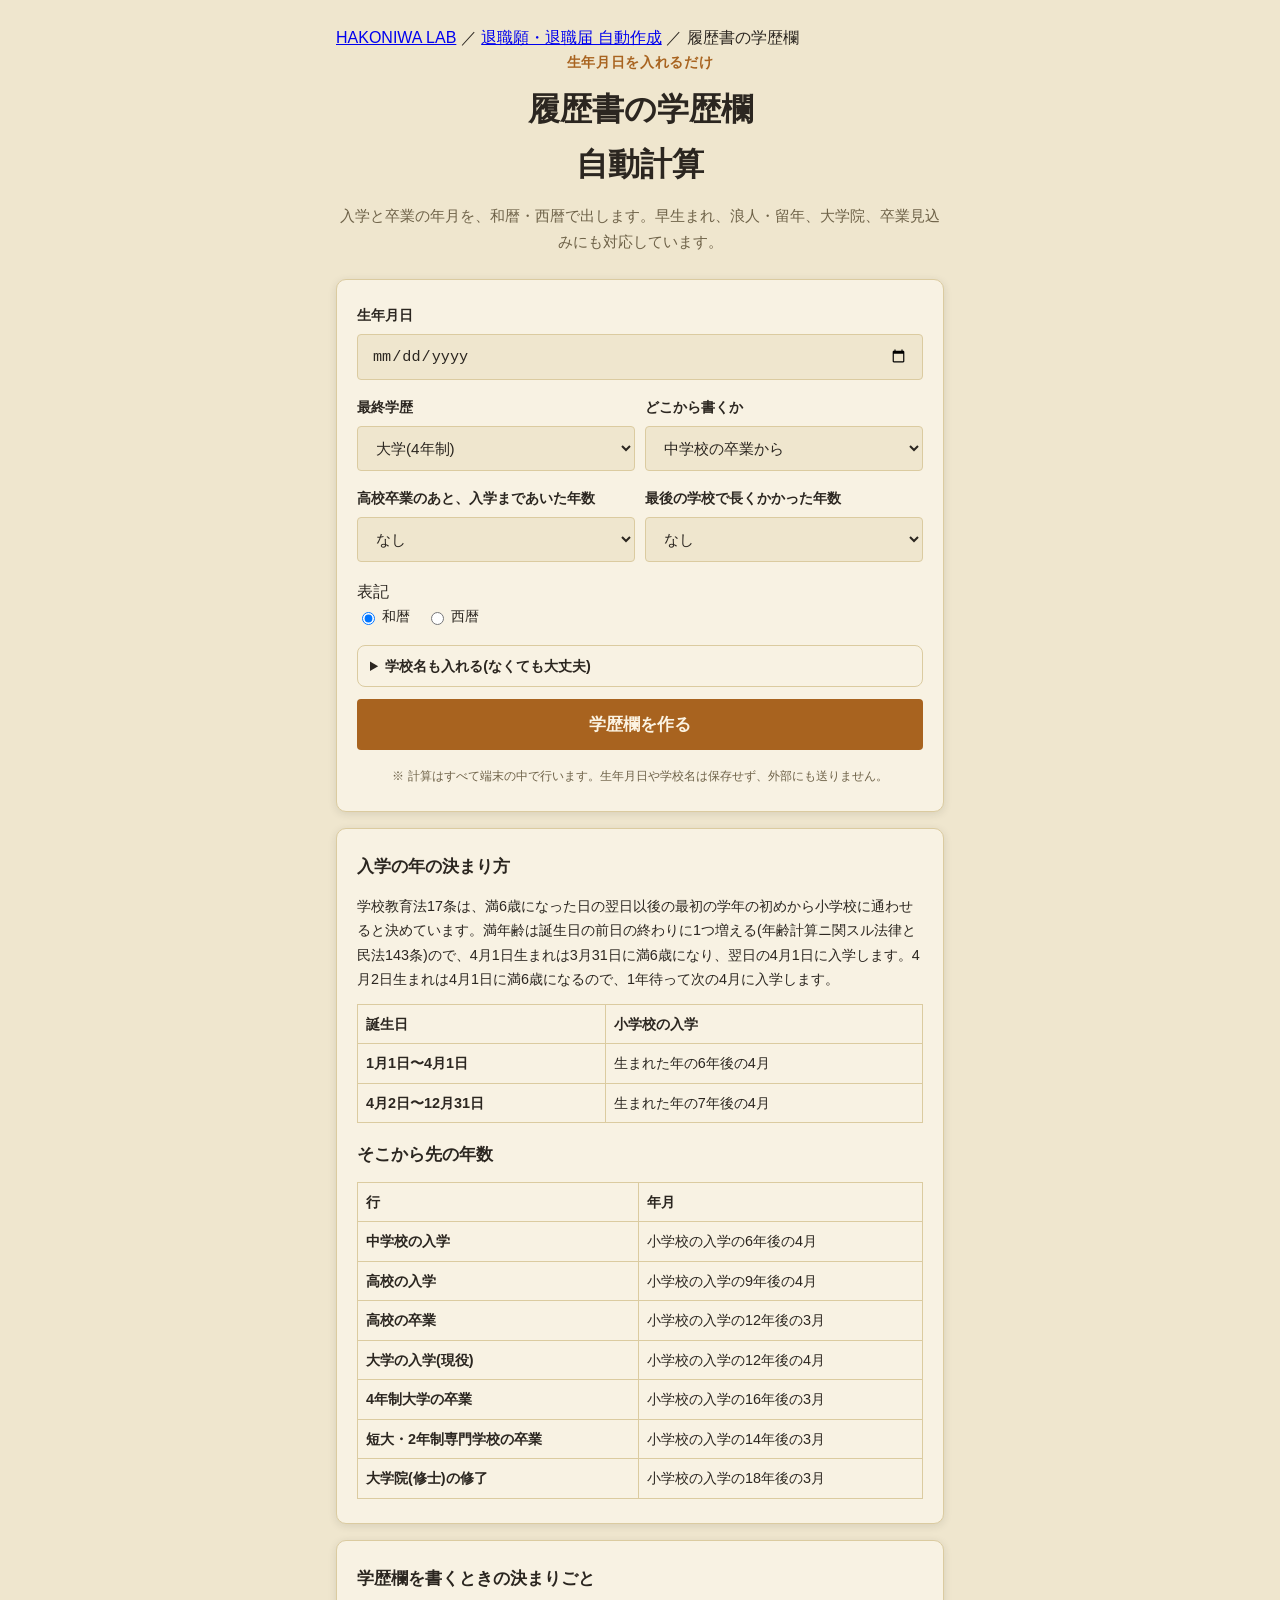
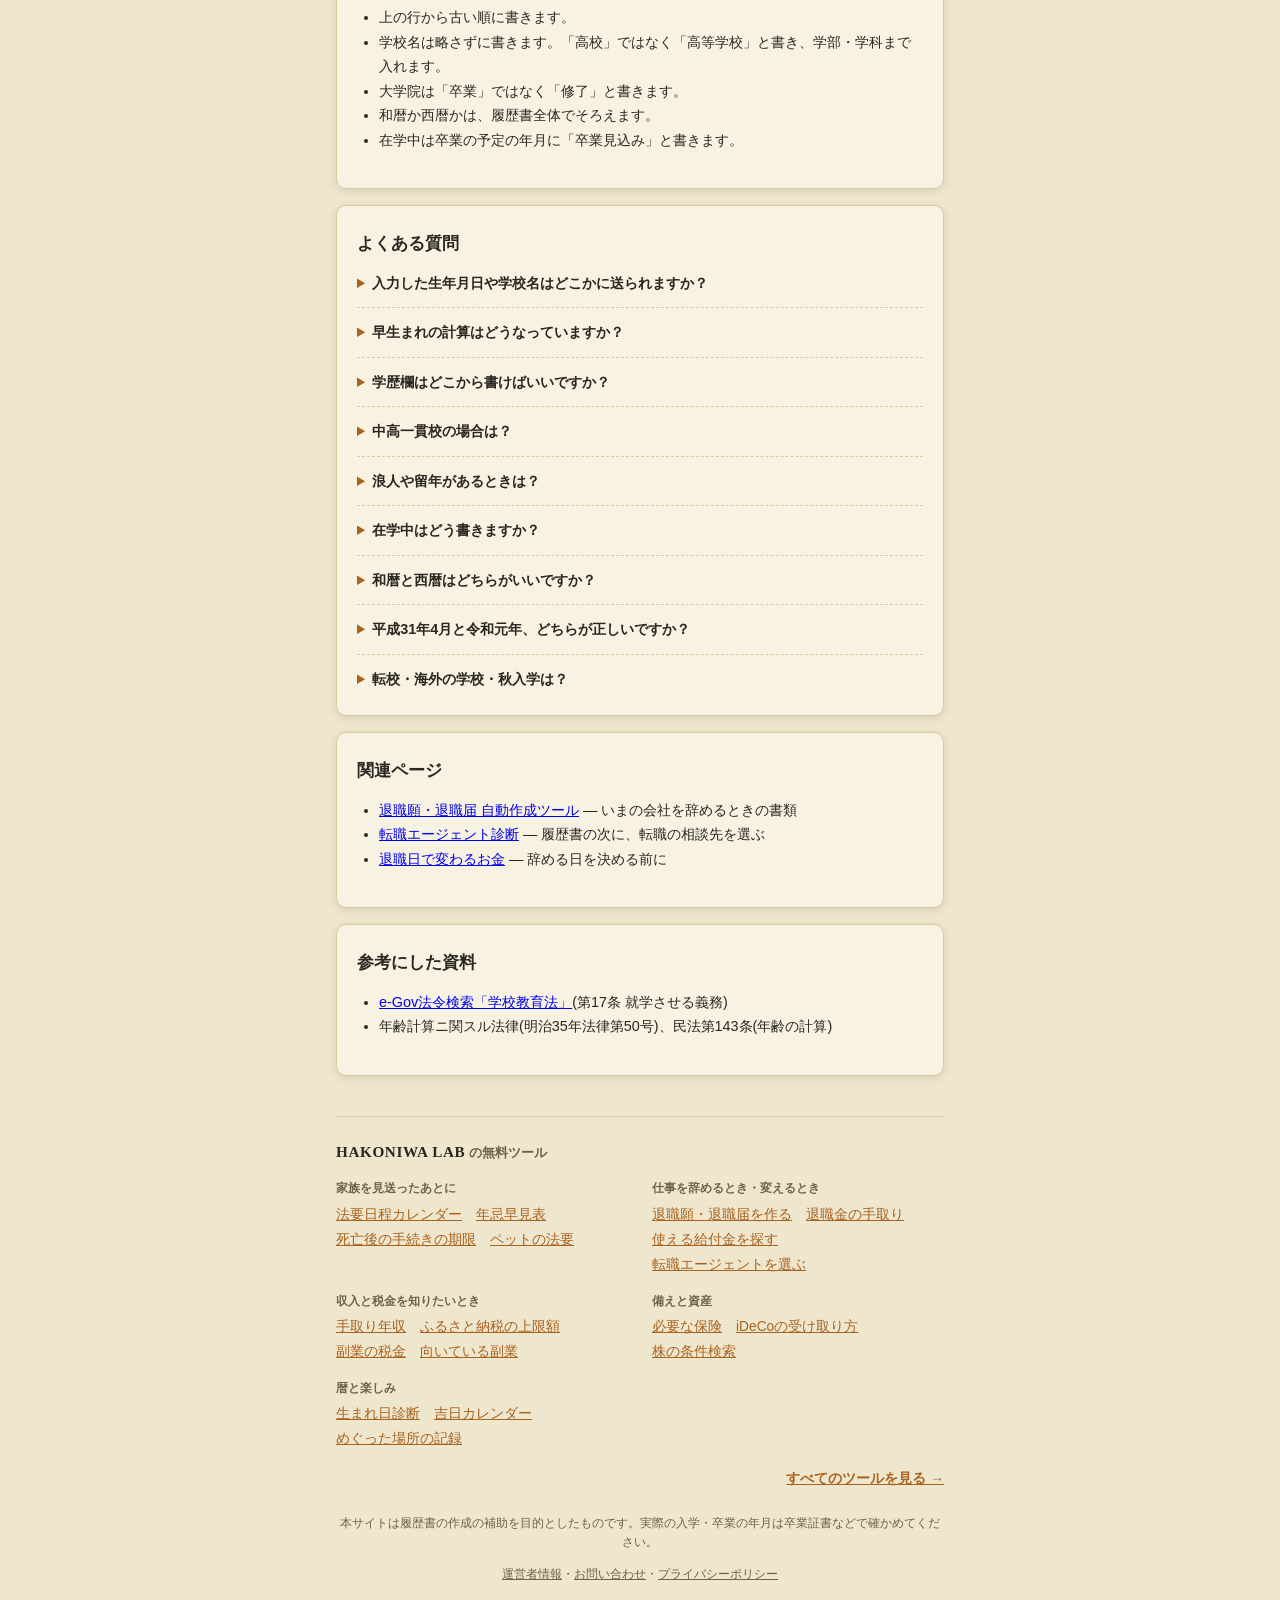
==== rirekisho-gakureki/index.html @ 58bd6370 "履歴書の学歴欄の自動計算 rirekisho-gakureki/ を追加 Co-Authored-By: Claude Opus 5.5 <noreply@anthropic.com>" ====
<!DOCTYPE html>
<html lang="ja">
<head>
<meta charset="UTF-8">
<meta name="viewport" content="width=device-width, initial-scale=1.0">
<!-- Google tag (gtag.js) -->
<script async src="https://www.googletagmanager.com/gtag/js?id=G-WTBHV5QYG3"></script>
<script>
  window.dataLayer = window.dataLayer || [];
  function gtag(){dataLayer.push(arguments);}
  gtag('js', new Date());
  gtag('config', 'G-WTBHV5QYG3');
</script>
<title>履歴書の学歴欄 自動計算｜生年月日から入学・卒業の年月を和暦・西暦で(早生まれ対応・登録不要)</title>
<meta name="description" content="生年月日と最終学歴を入れるだけで、履歴書の学歴欄に書く入学・卒業の年月を和暦と西暦で出します。早生まれ、浪人・留年、大学院、卒業見込みに対応。学校名も入れてそのままコピーできます。入力は保存しません。">
<script async src="https://pagead2.googlesyndication.com/pagead/js/adsbygoogle.js?client=ca-pub-6465548593525933" crossorigin="anonymous"></script>
<link rel="canonical" href="https://hakoniwalab.com/resignation-letter-generator/rirekisho-gakureki/">
<meta property="og:type" content="website">
<meta property="og:title" content="履歴書の学歴欄 自動計算 | HAKONIWA LAB">
<meta property="og:description" content="生年月日と最終学歴から、入学・卒業の年月を和暦と西暦で出します。">
<meta property="og:url" content="https://hakoniwalab.com/resignation-letter-generator/rirekisho-gakureki/">
<link rel="stylesheet" href="../css/style.css">
<script type="application/ld+json">{"@context":"https://schema.org","@type":"FAQPage","mainEntity":[{"@type":"Question","name":"入力した生年月日や学校名はどこかに送られますか？","acceptedAnswer":{"@type":"Answer","text":"送られません。計算はすべてお使いの端末の中で行い、保存もしません。ページを閉じると消えます。"}},{"@type":"Question","name":"早生まれの計算はどうなっていますか？","acceptedAnswer":{"@type":"Answer","text":"1月1日〜4月1日生まれは、生まれた年の6年後の4月に小学校へ入学します。4月2日〜12月31日生まれは7年後の4月です。4月1日生まれが早生まれに入るのは、法律上の満年齢が誕生日の前日に上がるためです。"}},{"@type":"Question","name":"学歴欄はどこから書けばいいですか？","acceptedAnswer":{"@type":"Answer","text":"決まりはありません。一般には中学校の卒業か高校の入学から書くことが多く、応募先に指定があればそれに従います。このページでは小学校・中学校・高校のどこから書くかを選べます。"}},{"@type":"Question","name":"中高一貫校の場合は？","acceptedAnswer":{"@type":"Answer","text":"中学校と高校の行をそれぞれ書くのが一般的です。計算は同じです。"}},{"@type":"Question","name":"浪人や留年があるときは？","acceptedAnswer":{"@type":"Answer","text":"「高校卒業のあと、入学まであいた年数」と「長くかかった年数」を選ぶと、年が動きます。浪人や留年の事実そのものは学歴欄には書かなくてかまいません。入学と卒業の年月だけが並びます。"}},{"@type":"Question","name":"在学中はどう書きますか？","acceptedAnswer":{"@type":"Answer","text":"卒業の年月が今より先のときは「卒業見込み」、入学が先のときは「入学予定」と自動で出します。"}},{"@type":"Question","name":"和暦と西暦はどちらがいいですか？","acceptedAnswer":{"@type":"Answer","text":"どちらでもかまいません。職歴欄や日付の欄と同じ表記にそろえます。応募先の指定があればそれに従います。"}},{"@type":"Question","name":"平成31年4月と令和元年、どちらが正しいですか？","acceptedAnswer":{"@type":"Answer","text":"2019年4月は改元の前なので「平成31年4月」です。令和元年は2019年5月1日からです。学校の入学・卒業は3月と4月なので、令和元年の行は出ません。1989年の3月・4月は「平成元年」です。"}},{"@type":"Question","name":"転校・海外の学校・秋入学は？","acceptedAnswer":{"@type":"Answer","text":"このページは日本の学校に4月入学・3月卒業で通った場合の計算です。転校や海外の学校、秋入学は、出てきた表をコピーして手で直してください。"}}]}</script>
<style>
.gk-row2 { display: grid; grid-template-columns: 1fr 1fr; gap: 10px; }
.gk-style { display: flex; gap: 16px; font-size: 0.95rem; }
.gk-style label { display: inline-flex; gap: 4px; align-items: center; font-weight: 400; margin: 0; }
.gk-t { width: 100%; border-collapse: collapse; font-size: 0.95rem; }
.gk-t th, .gk-t td { border: 1px solid var(--color-border); padding: 7px 8px; text-align: left; }
.gk-t th:nth-child(2), .gk-t td:nth-child(2) { text-align: center; white-space: nowrap; }
.gk-t td:first-child { white-space: nowrap; }
.gk-note { font-size: 0.9rem; text-align: left; margin: 0 0 10px; }
.gk-simple { width: 100%; border-collapse: collapse; font-size: 0.9rem; }
.gk-simple th, .gk-simple td { border: 1px solid var(--color-border); padding: 7px 8px; text-align: left; }
#gk-result { text-align: left; }
.gk-names { border: 1px solid var(--color-border); border-radius: 8px; padding: 8px 12px; margin: 0 0 12px; text-align: left; }
.gk-names summary { cursor: pointer; font-weight: 700; font-size: 0.9rem; }
.gk-names .form-field { margin-top: 8px; }
</style>
</head>
<body>
<div id="app" class="app">

  <nav class="crumb"><a href="../../">HAKONIWA LAB</a> ／ <a href="../">退職願・退職届 自動作成</a> ／ 履歴書の学歴欄</nav>

  <header class="app-header">
    <p class="app-header__eyebrow">生年月日を入れるだけ</p>
    <h1 class="app-header__title">履歴書の学歴欄<br>自動計算</h1>
    <p class="app-header__lead">入学と卒業の年月を、和暦・西暦で出します。早生まれ、浪人・留年、大学院、卒業見込みにも対応しています。</p>
  </header>

  <main id="main" class="main">
    <section class="screen">
      <div class="card card--intro">
        <form id="gk-form" autocomplete="off">
          <div class="form-field"><label for="gk-birth">生年月日</label><input type="date" id="gk-birth" class="quiz-select" min="1940-01-01"></div>
          <div class="gk-row2">
            <div class="form-field"><label for="gk-last">最終学歴</label><select id="gk-last" class="quiz-select"></select></div>
            <div class="form-field"><label for="gk-from">どこから書くか</label>
              <select id="gk-from" class="quiz-select">
                <option value="ko">中学校の卒業から</option>
                <option value="chu">中学校の入学から</option>
                <option value="sho">小学校の入学から</option>
              </select></div>
          </div>
          <div class="gk-row2">
            <div class="form-field" id="gk-w-ronin"><label for="gk-ronin">高校卒業のあと、入学まであいた年数</label><select id="gk-ronin" class="quiz-select"></select></div>
            <div class="form-field" id="gk-w-ryunen"><label for="gk-ryunen">最後の学校で長くかかった年数</label><select id="gk-ryunen" class="quiz-select"></select></div>
          </div>
          <div class="form-field"><span class="form-label">表記</span>
            <div class="gk-style">
              <label><input type="radio" name="gk-style" value="wareki" checked> 和暦</label>
              <label><input type="radio" name="gk-style" value="seireki"> 西暦</label>
            </div></div>
          <details class="gk-names"><summary>学校名も入れる(なくても大丈夫)</summary>
            <div class="form-field" id="gk-w-sho"><label for="gk-sho">小学校</label><input type="text" id="gk-sho" class="quiz-select" maxlength="40" placeholder="例: ○○市立△△小学校"></div>
            <div class="form-field" id="gk-w-chu"><label for="gk-chu">中学校</label><input type="text" id="gk-chu" class="quiz-select" maxlength="40" placeholder="例: ○○市立△△中学校"></div>
            <div class="form-field" id="gk-w-ko"><label for="gk-ko">高校</label><input type="text" id="gk-ko" class="quiz-select" maxlength="60" placeholder="例: 東京都立△△高等学校 普通科"></div>
            <div class="form-field" id="gk-w-next"><label for="gk-next">大学・短大・専門学校など</label><input type="text" id="gk-next" class="quiz-select" maxlength="60" placeholder="例: △△大学 経済学部 経済学科"></div>
            <div class="form-field" id="gk-w-grad"><label for="gk-grad">大学院</label><input type="text" id="gk-grad" class="quiz-select" maxlength="60" placeholder="例: △△大学大学院 工学研究科"></div>
          </details>
          <p id="gk-error" class="form-error" hidden></p>
          <button type="submit" class="btn btn--primary btn--large">学歴欄を作る</button>
        </form>
        <p class="intro-disclaimer">※ 計算はすべて端末の中で行います。生年月日や学校名は保存せず、外部にも送りません。</p>
      </div>

      <div class="card" id="gk-result" hidden>
        <p id="gk-note" class="gk-note"></p>
        <div class="table-scroll"><table class="gk-t"><thead><tr><th>年</th><th>月</th><th>学歴</th></tr></thead><tbody id="gk-table"></tbody></table></div>
        <p class="item__note">コピーすると「年・月・学歴」がタブ区切りになり、Excelの表やWordの表にそのまま貼れます。転校や海外の学校、秋入学は手で直してください。</p>
        <button type="button" id="gk-copy" class="btn btn--primary btn--large">コピーする</button>
      </div>
    </section>

    <div class="card card--article">
      <h2>入学の年の決まり方</h2>
      <p>学校教育法17条は、満6歳になった日の翌日以後の最初の学年の初めから小学校に通わせると決めています。満年齢は誕生日の前日の終わりに1つ増える(年齢計算ニ関スル法律と民法143条)ので、4月1日生まれは3月31日に満6歳になり、翌日の4月1日に入学します。4月2日生まれは4月1日に満6歳になるので、1年待って次の4月に入学します。</p>
      <div class="table-scroll"><table class="gk-simple"><thead><tr><th>誕生日</th><th>小学校の入学</th></tr></thead><tbody>
            <tr><th>1月1日〜4月1日</th><td>生まれた年の6年後の4月</td></tr>
            <tr><th>4月2日〜12月31日</th><td>生まれた年の7年後の4月</td></tr>
      </tbody></table></div>
      <h2 style="margin-top:18px">そこから先の年数</h2>
      <div class="table-scroll"><table class="gk-simple"><thead><tr><th>行</th><th>年月</th></tr></thead><tbody>
            <tr><th>中学校の入学</th><td>小学校の入学の6年後の4月</td></tr>
            <tr><th>高校の入学</th><td>小学校の入学の9年後の4月</td></tr>
            <tr><th>高校の卒業</th><td>小学校の入学の12年後の3月</td></tr>
            <tr><th>大学の入学(現役)</th><td>小学校の入学の12年後の4月</td></tr>
            <tr><th>4年制大学の卒業</th><td>小学校の入学の16年後の3月</td></tr>
            <tr><th>短大・2年制専門学校の卒業</th><td>小学校の入学の14年後の3月</td></tr>
            <tr><th>大学院(修士)の修了</th><td>小学校の入学の18年後の3月</td></tr>
      </tbody></table></div>
    </div>

    <div class="card card--article">
      <h2>学歴欄を書くときの決まりごと</h2>
      <ul>
        <li>上の行から古い順に書きます。</li>
        <li>学校名は略さずに書きます。「高校」ではなく「高等学校」と書き、学部・学科まで入れます。</li>
        <li>大学院は「卒業」ではなく「修了」と書きます。</li>
        <li>和暦か西暦かは、履歴書全体でそろえます。</li>
        <li>在学中は卒業の予定の年月に「卒業見込み」と書きます。</li>
      </ul>
    </div>

    <div class="card card--article">
      <h2>よくある質問</h2>
      <details class="faq-item"><summary>入力した生年月日や学校名はどこかに送られますか？</summary><p>送られません。計算はすべてお使いの端末の中で行い、保存もしません。ページを閉じると消えます。</p></details>
      <details class="faq-item"><summary>早生まれの計算はどうなっていますか？</summary><p>1月1日〜4月1日生まれは、生まれた年の6年後の4月に小学校へ入学します。4月2日〜12月31日生まれは7年後の4月です。4月1日生まれが早生まれに入るのは、法律上の満年齢が誕生日の前日に上がるためです。</p></details>
      <details class="faq-item"><summary>学歴欄はどこから書けばいいですか？</summary><p>決まりはありません。一般には中学校の卒業か高校の入学から書くことが多く、応募先に指定があればそれに従います。このページでは小学校・中学校・高校のどこから書くかを選べます。</p></details>
      <details class="faq-item"><summary>中高一貫校の場合は？</summary><p>中学校と高校の行をそれぞれ書くのが一般的です。計算は同じです。</p></details>
      <details class="faq-item"><summary>浪人や留年があるときは？</summary><p>「高校卒業のあと、入学まであいた年数」と「長くかかった年数」を選ぶと、年が動きます。浪人や留年の事実そのものは学歴欄には書かなくてかまいません。入学と卒業の年月だけが並びます。</p></details>
      <details class="faq-item"><summary>在学中はどう書きますか？</summary><p>卒業の年月が今より先のときは「卒業見込み」、入学が先のときは「入学予定」と自動で出します。</p></details>
      <details class="faq-item"><summary>和暦と西暦はどちらがいいですか？</summary><p>どちらでもかまいません。職歴欄や日付の欄と同じ表記にそろえます。応募先の指定があればそれに従います。</p></details>
      <details class="faq-item"><summary>平成31年4月と令和元年、どちらが正しいですか？</summary><p>2019年4月は改元の前なので「平成31年4月」です。令和元年は2019年5月1日からです。学校の入学・卒業は3月と4月なので、令和元年の行は出ません。1989年の3月・4月は「平成元年」です。</p></details>
      <details class="faq-item"><summary>転校・海外の学校・秋入学は？</summary><p>このページは日本の学校に4月入学・3月卒業で通った場合の計算です。転校や海外の学校、秋入学は、出てきた表をコピーして手で直してください。</p></details>
    </div>

    <div class="card card--article">
      <h2>関連ページ</h2>
      <ul>
        <li><a href="../">退職願・退職届 自動作成ツール</a> — いまの会社を辞めるときの書類</li>
        <li><a href="../../career-checker/">転職エージェント診断</a> — 履歴書の次に、転職の相談先を選ぶ</li>
        <li><a href="../../retirement-simulator/taishokubi/">退職日で変わるお金</a> — 辞める日を決める前に</li>
      </ul>
    </div>

    <div class="card card--article">
      <h2>参考にした資料</h2>
      <ul class="sources">
        <li><a href="https://laws.e-gov.go.jp/law/322AC0000000026" target="_blank" rel="noopener">e-Gov法令検索「学校教育法」</a>(第17条 就学させる義務)</li>
        <li>年齢計算ニ関スル法律(明治35年法律第50号)、民法第143条(年齢の計算)</li>
      </ul>
    </div>
  </main>

  <!-- site-nav:start -->
  <style>
  .site-nav { margin: 40px 0 0; padding: 22px 0 0; border-top: 1px solid var(--color-border, var(--line, #dbcba0)); color: var(--color-text, var(--ink, #2b2620)); text-align: left; }
  .site-nav__title { margin: 0 0 14px; font-size: 0.82rem; font-weight: 700; color: var(--color-text-muted, var(--muted, #6e6248)); }
  .site-nav__title a { font-family: Georgia, "Times New Roman", serif; font-size: 0.95rem; letter-spacing: 0.04em; color: var(--color-text, var(--ink, #2b2620)); text-decoration: none; }
  .site-nav__groups { display: grid; gap: 14px 24px; }
  @media (min-width: 560px) { .site-nav__groups { grid-template-columns: 1fr 1fr; } }
  .site-nav__label { margin: 0 0 4px; font-size: 0.74rem; font-weight: 700; color: var(--color-text-muted, var(--muted, #6e6248)); }
  .site-nav__links { display: flex; flex-wrap: wrap; gap: 2px 14px; margin: 0; padding: 0; list-style: none; font-size: 0.86rem; line-height: 1.7; }
  .site-nav__links li { margin: 0; padding: 0; }
  .site-nav__links li::before { content: none; }
  .site-nav__links a { color: var(--color-primary, var(--navy, #a8631f)); }
  .site-nav__all { margin: 16px 0 0; font-size: 0.86rem; text-align: right; }
  .site-nav__all a { color: var(--color-primary, var(--navy, #a8631f)); font-weight: 700; }
  .app-footer a { color: var(--color-text-muted, var(--muted, #6e6248)); }
  </style>
  <nav class="site-nav" aria-label="HAKONIWA LABのツール">
    <p class="site-nav__title"><a href="../../">HAKONIWA LAB</a> の無料ツール</p>
    <div class="site-nav__groups">
      <div>
        <p class="site-nav__label">家族を見送ったあとに</p>
        <ul class="site-nav__links">
          <li><a href="../../houyou-calendar/">法要日程カレンダー</a></li>
          <li><a href="../../houyou-calendar/hayami/">年忌早見表</a></li>
          <li><a href="../../houyou-calendar/tetsuzuki/">死亡後の手続きの期限</a></li>
          <li><a href="../../houyou-calendar/pet/">ペットの法要</a></li>
        </ul>
      </div>
      <div>
        <p class="site-nav__label">仕事を辞めるとき・変えるとき</p>
        <ul class="site-nav__links">
          <li><a href="../../resignation-letter-generator/">退職願・退職届を作る</a></li>
          <li><a href="../../retirement-simulator/">退職金の手取り</a></li>
          <li><a href="../../subsidy-checker/">使える給付金を探す</a></li>
          <li><a href="../../career-checker/">転職エージェントを選ぶ</a></li>
        </ul>
      </div>
      <div>
        <p class="site-nav__label">収入と税金を知りたいとき</p>
        <ul class="site-nav__links">
          <li><a href="../../takehome-calculator/">手取り年収</a></li>
          <li><a href="../../furusato-simulator/">ふるさと納税の上限額</a></li>
          <li><a href="../../sidejob-tax-simulator/">副業の税金</a></li>
          <li><a href="../../sidejob-checker/">向いている副業</a></li>
        </ul>
      </div>
      <div>
        <p class="site-nav__label">備えと資産</p>
        <ul class="site-nav__links">
          <li><a href="../../insurance-checker/">必要な保険</a></li>
          <li><a href="../../retirement-simulator/ideco/">iDeCoの受け取り方</a></li>
          <li><a href="../../stock-screener/">株の条件検索</a></li>
        </ul>
      </div>
      <div>
        <p class="site-nav__label">暦と楽しみ</p>
        <ul class="site-nav__links">
          <li><a href="../../birthday-fortune/">生まれ日診断</a></li>
          <li><a href="../../birthday-fortune/calendar/">吉日カレンダー</a></li>
          <li><a href="../../meguri-log/">めぐった場所の記録</a></li>
        </ul>
      </div>
    </div>
    <p class="site-nav__all"><a href="../../">すべてのツールを見る →</a></p>
  </nav>
  <!-- site-nav:end -->

  <footer class="app-footer">
    <p>本サイトは履歴書の作成の補助を目的としたものです。実際の入学・卒業の年月は卒業証書などで確かめてください。</p>
    <p><a href="../../about.html">運営者情報</a>・<a href="../../contact.html">お問い合わせ</a>・<a href="../../privacy.html">プライバシーポリシー</a></p>
  </footer>

</div>
<script src="../js/gakureki.js"></script>
</body>
</html>
---- css/style.css ----
:root {
  --color-bg: #efe6ce;
  --color-surface: #f8f2e3;
  --color-border: #dbcba0;
  --color-text: #2b2620;
  --color-text-muted: #6e6248;
  --color-primary: #a8631f;
  --color-primary-hover: #8b5119;
  --color-primary-contrast: #fbf3e2;
  --color-accent: #55704a;
  --color-badge-bg: #e4d6ae;
  --color-badge-text: #6e4a1e;
  --color-warn-bg: #efd3c0;
  --color-warn-text: #8a4322;
  --radius-sm: 4px;
  --radius-md: 6px;
  --radius-lg: 10px;
  --shadow-card: 0 2px 8px rgba(43, 38, 32, 0.12);
  --max-width: 640px;
}

@media (prefers-color-scheme: dark) {
  :root {
    --color-bg: #211f1a;
    --color-surface: #2c2a22;
    --color-border: #423e30;
    --color-text: #f1e9d8;
    --color-text-muted: #b3a585;
    --color-primary: #e3a23b;
    --color-primary-hover: #edb259;
    --color-primary-contrast: #241c0d;
    --color-accent: #8fae7d;
    --color-badge-bg: #3a3626;
    --color-badge-text: #e3a23b;
    --color-warn-bg: #3d2a1d;
    --color-warn-text: #e0a876;
    --shadow-card: 0 2px 14px rgba(0, 0, 0, 0.5);
  }
}

* { box-sizing: border-box; }

[hidden] { display: none !important; }

html, body {
  margin: 0;
  padding: 0;
  background: var(--color-bg);
  color: var(--color-text);
  font-family: "Hiragino Sans", "Hiragino Kaku Gothic ProN", Meiryo, "Yu Gothic", sans-serif;
  line-height: 1.7;
  -webkit-text-size-adjust: 100%;
}

.app {
  max-width: var(--max-width);
  margin: 0 auto;
  padding: 24px 16px 48px;
}

.app-header {
  text-align: center;
  margin-bottom: 24px;
}

.app-header__eyebrow {
  color: var(--color-primary);
  font-weight: 700;
  font-size: 0.85rem;
  letter-spacing: 0.05em;
  margin: 0 0 8px;
}

.app-header__title {
  font-size: 1.6rem;
  font-weight: 800;
  margin: 0 0 12px;
}

.app-header__lead {
  color: var(--color-text-muted);
  font-size: 0.95rem;
  margin: 0;
}

.main { display: block; }

.card {
  background: var(--color-surface);
  border: 1px solid var(--color-border);
  border-radius: var(--radius-lg);
  box-shadow: var(--shadow-card);
  padding: 24px 20px;
  margin-bottom: 16px;
}

.card--intro { text-align: center; }

.intro-points {
  list-style: none;
  padding: 0;
  margin: 0 0 20px;
  text-align: left;
  display: inline-block;
}

.intro-points li {
  position: relative;
  padding-left: 26px;
  margin-bottom: 10px;
  color: var(--color-text);
}

.intro-points li::before {
  content: "✓";
  position: absolute;
  left: 0;
  color: var(--color-accent);
  font-weight: 700;
}

.intro-disclaimer {
  font-size: 0.78rem;
  color: var(--color-text-muted);
  margin: 16px 0 0;
}

.btn {
  display: inline-block;
  border: none;
  border-radius: var(--radius-sm);
  font-size: 0.95rem;
  font-weight: 700;
  padding: 12px 20px;
  cursor: pointer;
  text-align: center;
  transition: background-color 0.15s ease, opacity 0.15s ease;
}

.btn--primary {
  background: var(--color-primary);
  color: var(--color-primary-contrast);
}
.btn--primary:hover { background: var(--color-primary-hover); }
.btn--primary:disabled { opacity: 0.5; cursor: not-allowed; }

.btn--ghost {
  background: transparent;
  color: var(--color-text-muted);
  border: 1px solid var(--color-border);
}
.btn--ghost:hover { color: var(--color-text); border-color: var(--color-text-muted); }

.btn--large { width: 100%; padding: 14px 20px; font-size: 1.05rem; }
.btn--skip { margin-left: auto; }

.progress {
  height: 6px;
  background: var(--color-border);
  border-radius: 999px;
  overflow: hidden;
  margin-bottom: 8px;
}

.progress__bar {
  height: 100%;
  width: 0%;
  background: var(--color-primary);
  transition: width 0.25s ease;
}

.progress__label {
  font-size: 0.78rem;
  color: var(--color-text-muted);
  margin: 0 0 16px;
  text-align: right;
}

.card--quiz { min-height: 220px; }

.quiz-question {
  font-size: 1.1rem;
  font-weight: 700;
  margin: 0 0 6px;
}

.quiz-question__note {
  font-size: 0.82rem;
  color: var(--color-text-muted);
  margin: 0 0 18px;
}

.quiz-options {
  display: grid;
  gap: 10px;
}

.quiz-option {
  display: block;
  width: 100%;
  text-align: left;
  padding: 14px 16px;
  background: var(--color-bg);
  border: 1.5px solid var(--color-border);
  border-radius: var(--radius-sm);
  color: var(--color-text);
  font-size: 0.95rem;
  cursor: pointer;
  transition: border-color 0.15s ease, background-color 0.15s ease;
}

.quiz-option:hover {
  border-color: var(--color-primary);
}

.quiz-option.is-selected {
  border-color: var(--color-primary);
  background: var(--color-badge-bg);
  font-weight: 700;
}

.quiz-select {
  width: 100%;
  padding: 12px 14px;
  border: 1.5px solid var(--color-border);
  border-radius: var(--radius-sm);
  background: var(--color-bg);
  color: var(--color-text);
  font-size: 0.95rem;
}

.quiz-nav {
  display: flex;
  align-items: center;
  gap: 10px;
}

.result-summary {
  text-align: center;
  margin-bottom: 20px;
}

.result-summary__count {
  font-size: 1.3rem;
  font-weight: 800;
  margin: 0 0 4px;
}

.result-summary__note {
  font-size: 0.82rem;
  color: var(--color-text-muted);
  margin: 0;
}

.result-list {
  display: grid;
  gap: 14px;
  margin-bottom: 20px;
}

.result-card {
  background: var(--color-surface);
  border: 1px solid var(--color-border);
  border-radius: var(--radius-md);
  box-shadow: var(--shadow-card);
  padding: 18px 18px 16px;
}

.result-card__badges {
  display: flex;
  flex-wrap: wrap;
  gap: 6px;
  margin-bottom: 10px;
}

.badge {
  display: inline-block;
  font-size: 0.72rem;
  font-weight: 700;
  padding: 3px 10px;
  border-radius: 999px;
  background: var(--color-badge-bg);
  color: var(--color-badge-text);
}

.badge--accent {
  background: var(--color-primary);
  color: var(--color-primary-contrast);
}

.badge--warn {
  background: var(--color-warn-bg);
  color: var(--color-warn-text);
}

.result-card__name {
  font-size: 1.05rem;
  font-weight: 800;
  margin: 0 0 6px;
}

.result-card__benefit {
  color: var(--color-accent);
  font-weight: 700;
  margin: 0 0 4px;
}

.result-card__org {
  font-size: 0.8rem;
  color: var(--color-text-muted);
  margin: 0 0 12px;
}

.result-card__summary {
  font-size: 0.88rem;
  margin: 0 0 10px;
}

.result-card__conditions {
  font-size: 0.82rem;
  color: var(--color-text-muted);
  margin: 0 0 14px;
}

.result-card__actions {
  display: flex;
  flex-wrap: wrap;
  gap: 8px;
}

.result-card__link {
  display: inline-block;
  font-size: 0.85rem;
  font-weight: 700;
  color: var(--color-primary);
  text-decoration: none;
  padding: 8px 14px;
  border: 1.5px solid var(--color-primary);
  border-radius: var(--radius-sm);
}

.result-card__link:hover { background: var(--color-badge-bg); }

.result-card__link--offer {
  color: var(--color-accent);
  border-color: var(--color-accent);
  display: inline-flex;
  align-items: center;
  gap: 6px;
}

.badge--pr {
  background: var(--color-accent);
  color: var(--color-primary-contrast);
  font-size: 0.62rem;
  padding: 2px 6px;
}

.result-empty {
  text-align: center;
  color: var(--color-text-muted);
  padding: 24px 12px;
}

.ad-slot {
  min-height: 90px;
  border: 1px dashed var(--color-border);
  border-radius: var(--radius-sm);
  display: flex;
  align-items: center;
  justify-content: center;
  color: var(--color-text-muted);
  font-size: 0.75rem;
  margin-bottom: 20px;
}

.card--lead { text-align: center; }
.card__title { font-size: 1rem; margin: 0 0 8px; }

.lead-form {
  display: flex;
  gap: 8px;
  margin-top: 14px;
}

.lead-form__input {
  flex: 1;
  padding: 10px 12px;
  border: 1.5px solid var(--color-border);
  border-radius: var(--radius-sm);
  background: var(--color-bg);
  color: var(--color-text);
}

.app-footer {
  margin-top: 24px;
  text-align: center;
  font-size: 0.72rem;
  color: var(--color-text-muted);
}

.sp-only { display: inline; }

@media (min-width: 640px) {
  .app-header__title { font-size: 2rem; }
  .sp-only { display: none; }
}

.result-card__platforms {
  font-size: 0.8rem;
  color: var(--color-text-muted);
  margin: 0 0 14px;
}

.cross-link-banner {
  display: block;
  margin-top: 12px;
  padding: 10px 14px;
  background: var(--color-badge-bg);
  border-radius: var(--radius-sm);
  font-size: 0.82rem;
  color: var(--color-badge-text);
  text-decoration: none;
  font-weight: 700;
}

.cross-link-banner:hover { opacity: 0.85; }

.result-cross-links {
  display: grid;
  gap: 8px;
  margin-top: 16px;
}

.result-cross-links .cross-link-banner {
  margin-top: 0;
}

.form-field {
  text-align: left;
  margin-bottom: 16px;
}

.form-field label {
  display: block;
  font-size: 0.88rem;
  font-weight: 700;
  margin-bottom: 6px;
}

.form-field--checkbox label {
  display: flex;
  align-items: center;
  gap: 8px;
  font-weight: 400;
  font-size: 0.9rem;
}

.form-field--checkbox input[type="checkbox"] {
  width: 18px;
  height: 18px;
}

.result-headline {
  text-align: center;
  padding: 8px 0 20px;
  border-bottom: 1px dashed var(--color-border);
  margin-bottom: 16px;
}

.result-headline__label {
  font-size: 0.85rem;
  color: var(--color-text-muted);
  margin: 0 0 4px;
}

.result-headline__value {
  font-size: 2.2rem;
  font-weight: 800;
  color: var(--color-primary);
  margin: 0 0 4px;
}

.result-headline__sub {
  font-size: 0.85rem;
  color: var(--color-text-muted);
  margin: 0;
}

.result-breakdown {
  display: grid;
  gap: 8px;
  text-align: left;
}

.result-row {
  display: flex;
  justify-content: space-between;
  font-size: 0.9rem;
  padding: 8px 0;
  border-bottom: 1px solid var(--color-border);
}

.result-row span:first-child {
  color: var(--color-text-muted);
}

.result-row span:last-child {
  font-weight: 700;
}

.letter-preview {
  background: var(--color-bg);
  border: 1px solid var(--color-border);
  border-radius: var(--radius-sm);
  padding: 20px;
  font-family: "Hiragino Mincho ProN", "Yu Mincho", serif;
  font-size: 0.95rem;
  line-height: 1.9;
  white-space: pre-wrap;
  word-break: break-word;
  margin: 0 0 16px;
}

#btn-copy {
  width: 100%;
  margin-bottom: 16px;
}

/* --- 解説記事セクション --- */

.card--article h2 {
  font-size: 1.05rem;
  margin: 0 0 12px;
}
.card--article p {
  font-size: 0.9rem;
  margin: 0 0 12px;
}
.card--article p:last-child { margin-bottom: 0; }
.card--article ul {
  font-size: 0.9rem;
  margin: 0 0 12px;
  padding-left: 22px;
}

.faq-item {
  border-bottom: 1px dashed var(--color-border);
  padding: 12px 0;
}
.faq-item:first-of-type { padding-top: 0; }
.faq-item:last-child { border-bottom: none; padding-bottom: 0; }
.faq-item summary {
  cursor: pointer;
  font-weight: 700;
  font-size: 0.9rem;
  list-style: revert;
}
.faq-item summary::marker { color: var(--color-primary); }
.faq-item p {
  margin: 8px 0 0;
  font-size: 0.85rem;
  color: var(--color-text-muted);
}

/* --- 関連する本カード --- */
.card--books .books__lead {
  font-size: 0.9rem;
  color: var(--color-text-muted);
  margin: 0 0 12px;
}
.books__list { list-style: none; margin: 0; padding: 0; display: grid; gap: 10px; }
.books__item a {
  display: block;
  padding: 12px 14px;
  border: 1px solid var(--color-border);
  border-radius: 8px;
  background: var(--color-bg);
  color: inherit;
  text-decoration: none;
}
.books__item a:hover,
.books__item a:focus-visible { border-color: var(--color-primary); }
.books__title { display: block; font-weight: 600; font-size: 0.95rem; line-height: 1.5; }
.books__note { display: block; font-size: 0.8rem; color: var(--color-text-muted); margin-top: 4px; }
.books__ku { font-size: 0.8rem; color: var(--color-text-muted); margin: 10px 0 0; }
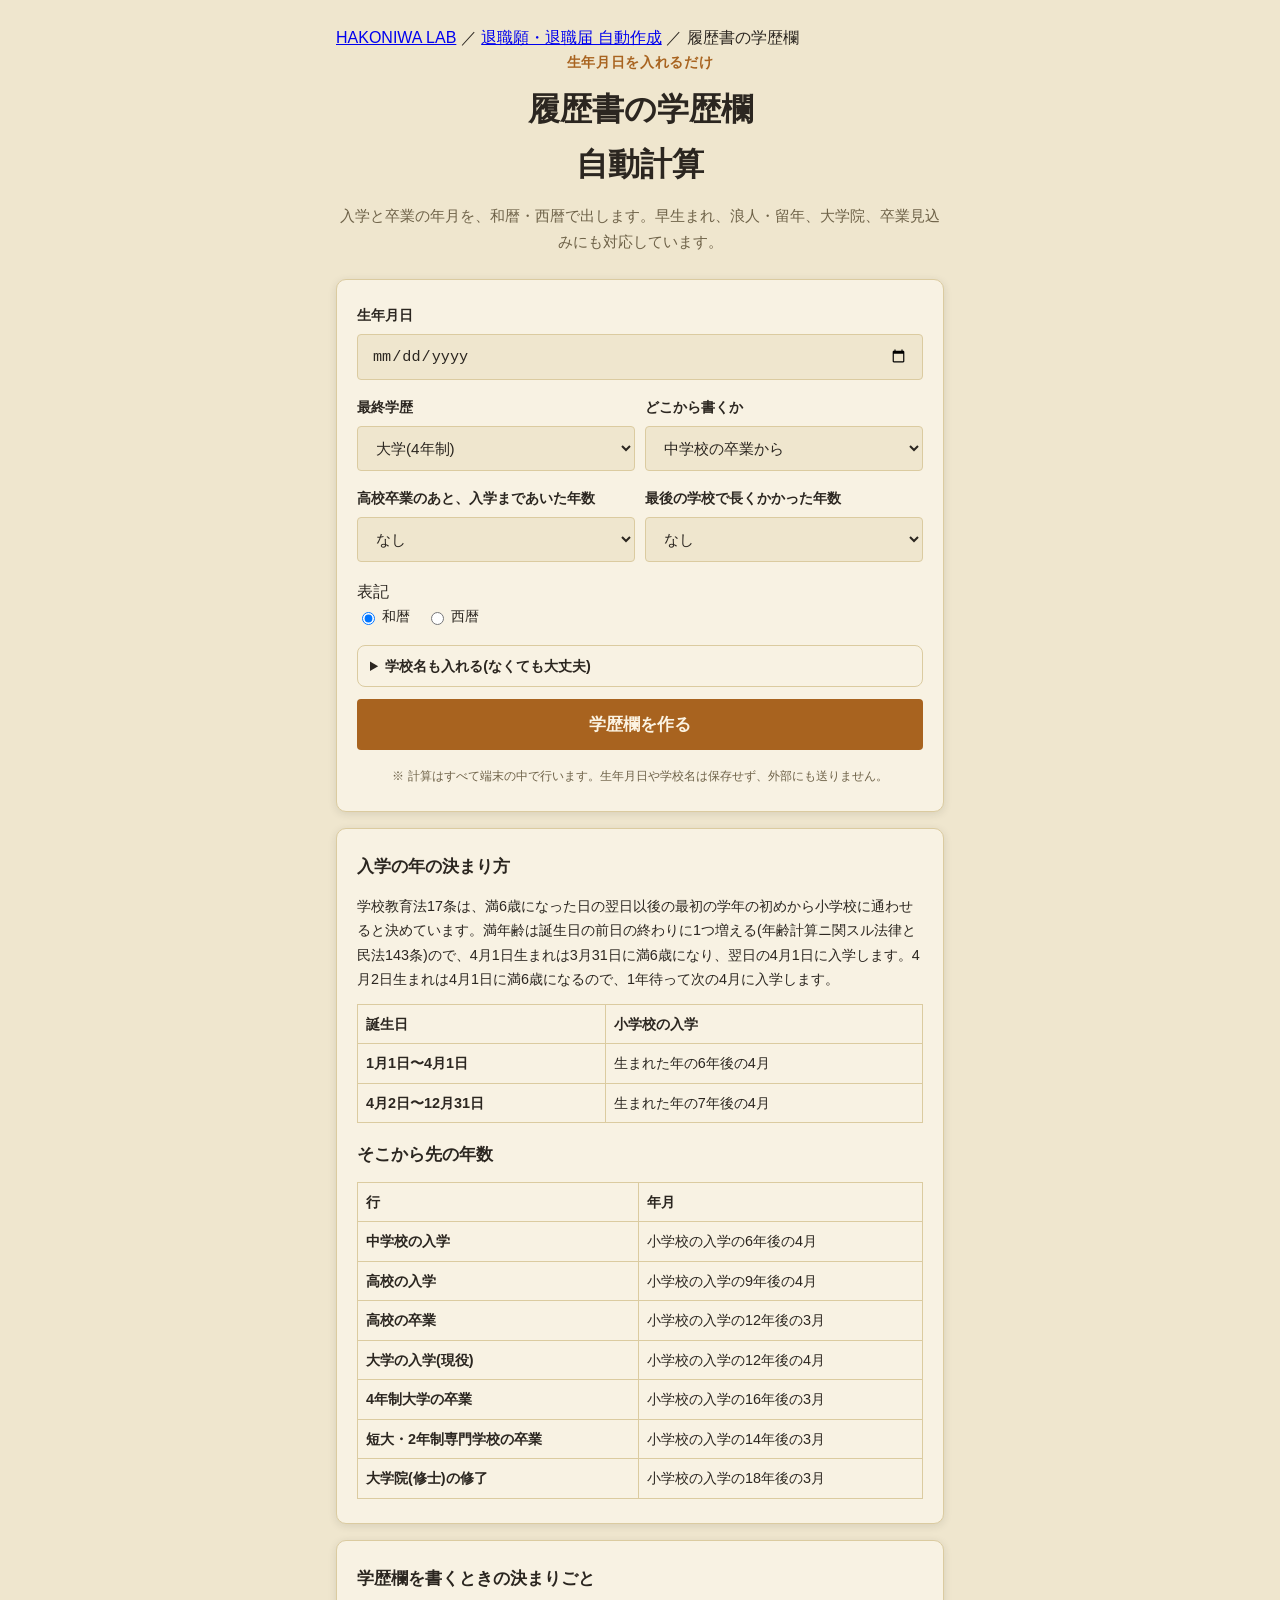
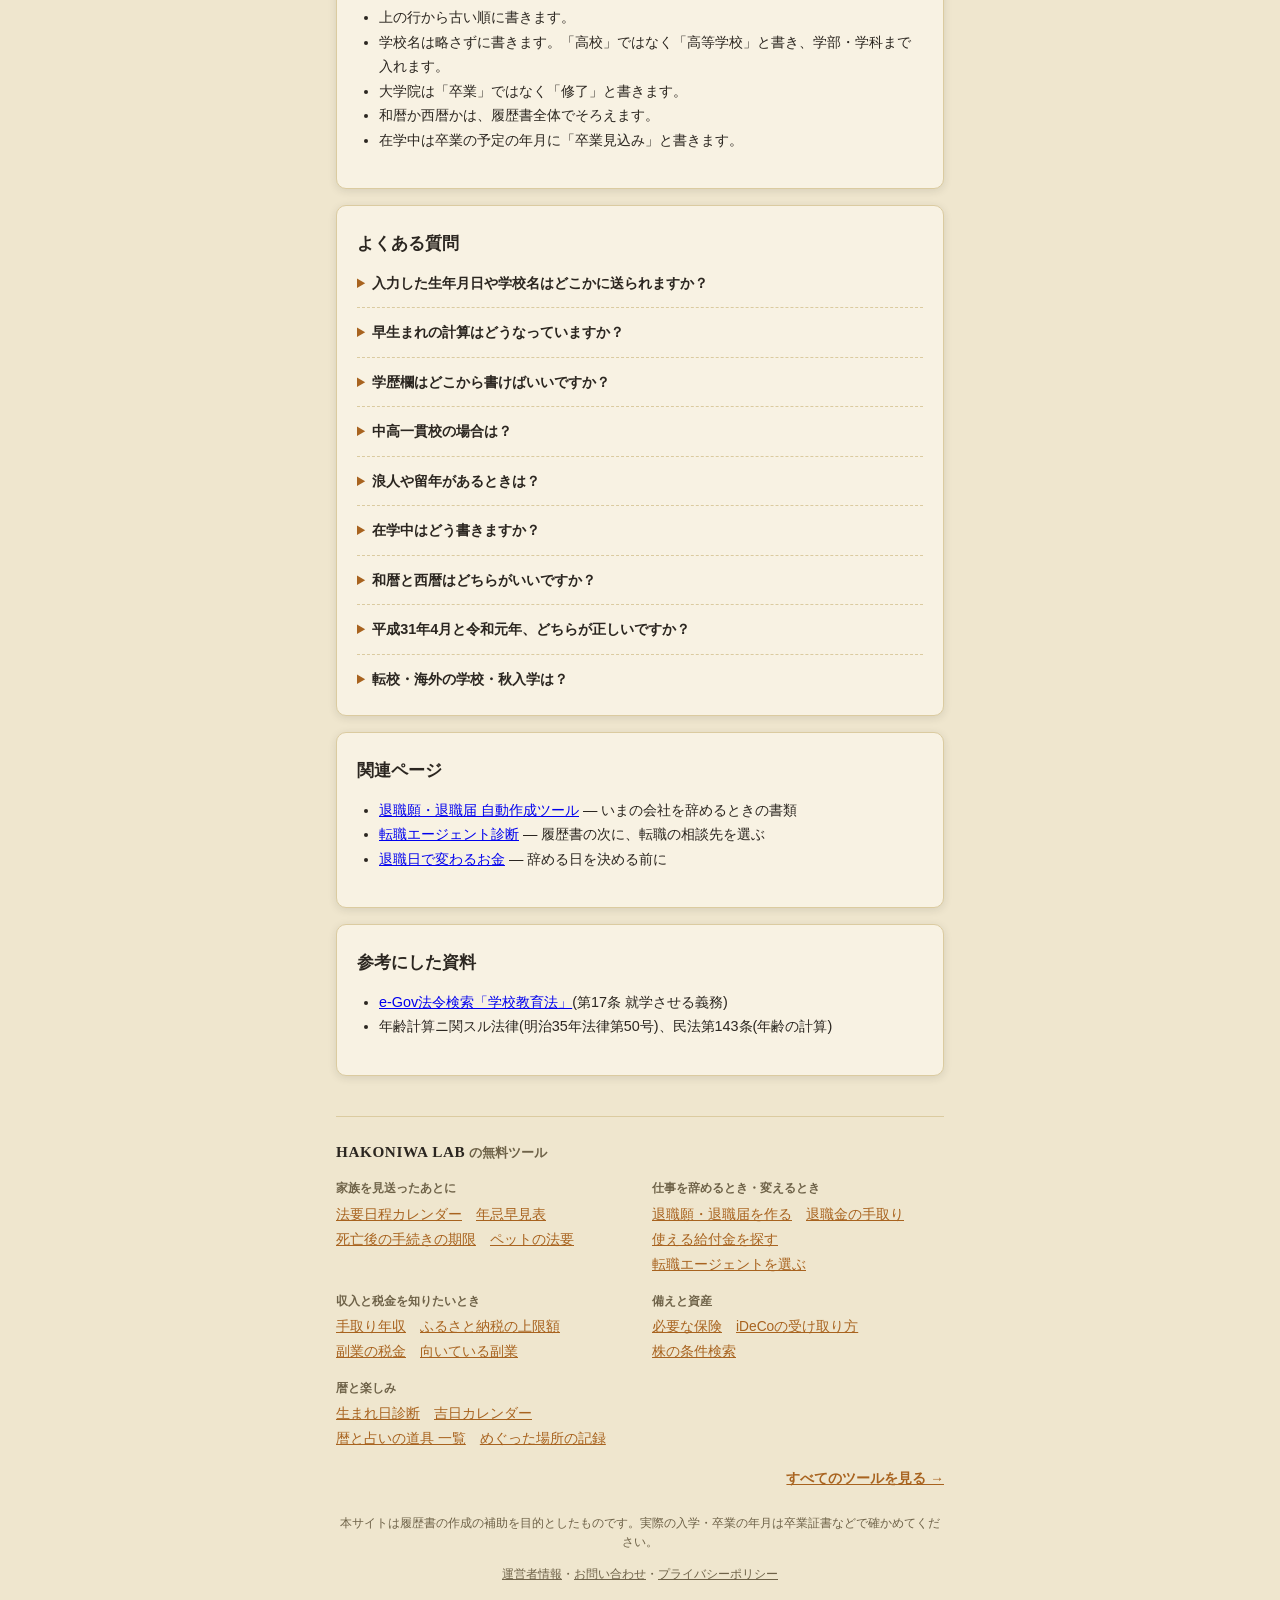
==== commit 534b42e8: "全ページのツール一覧に「暦と占いの道具 一覧」を追加 Co-Authored-By: Claude Opus 5.5 <noreply@anthropic.com>" ====
--- a/rirekisho-gakureki/index.html
+++ b/rirekisho-gakureki/index.html
@@ -213,6 +213,7 @@
         <ul class="site-nav__links">
           <li><a href="../../birthday-fortune/">生まれ日診断</a></li>
           <li><a href="../../birthday-fortune/calendar/">吉日カレンダー</a></li>
+          <li><a href="../../birthday-fortune/tools/">暦と占いの道具 一覧</a></li>
           <li><a href="../../meguri-log/">めぐった場所の記録</a></li>
         </ul>
       </div>
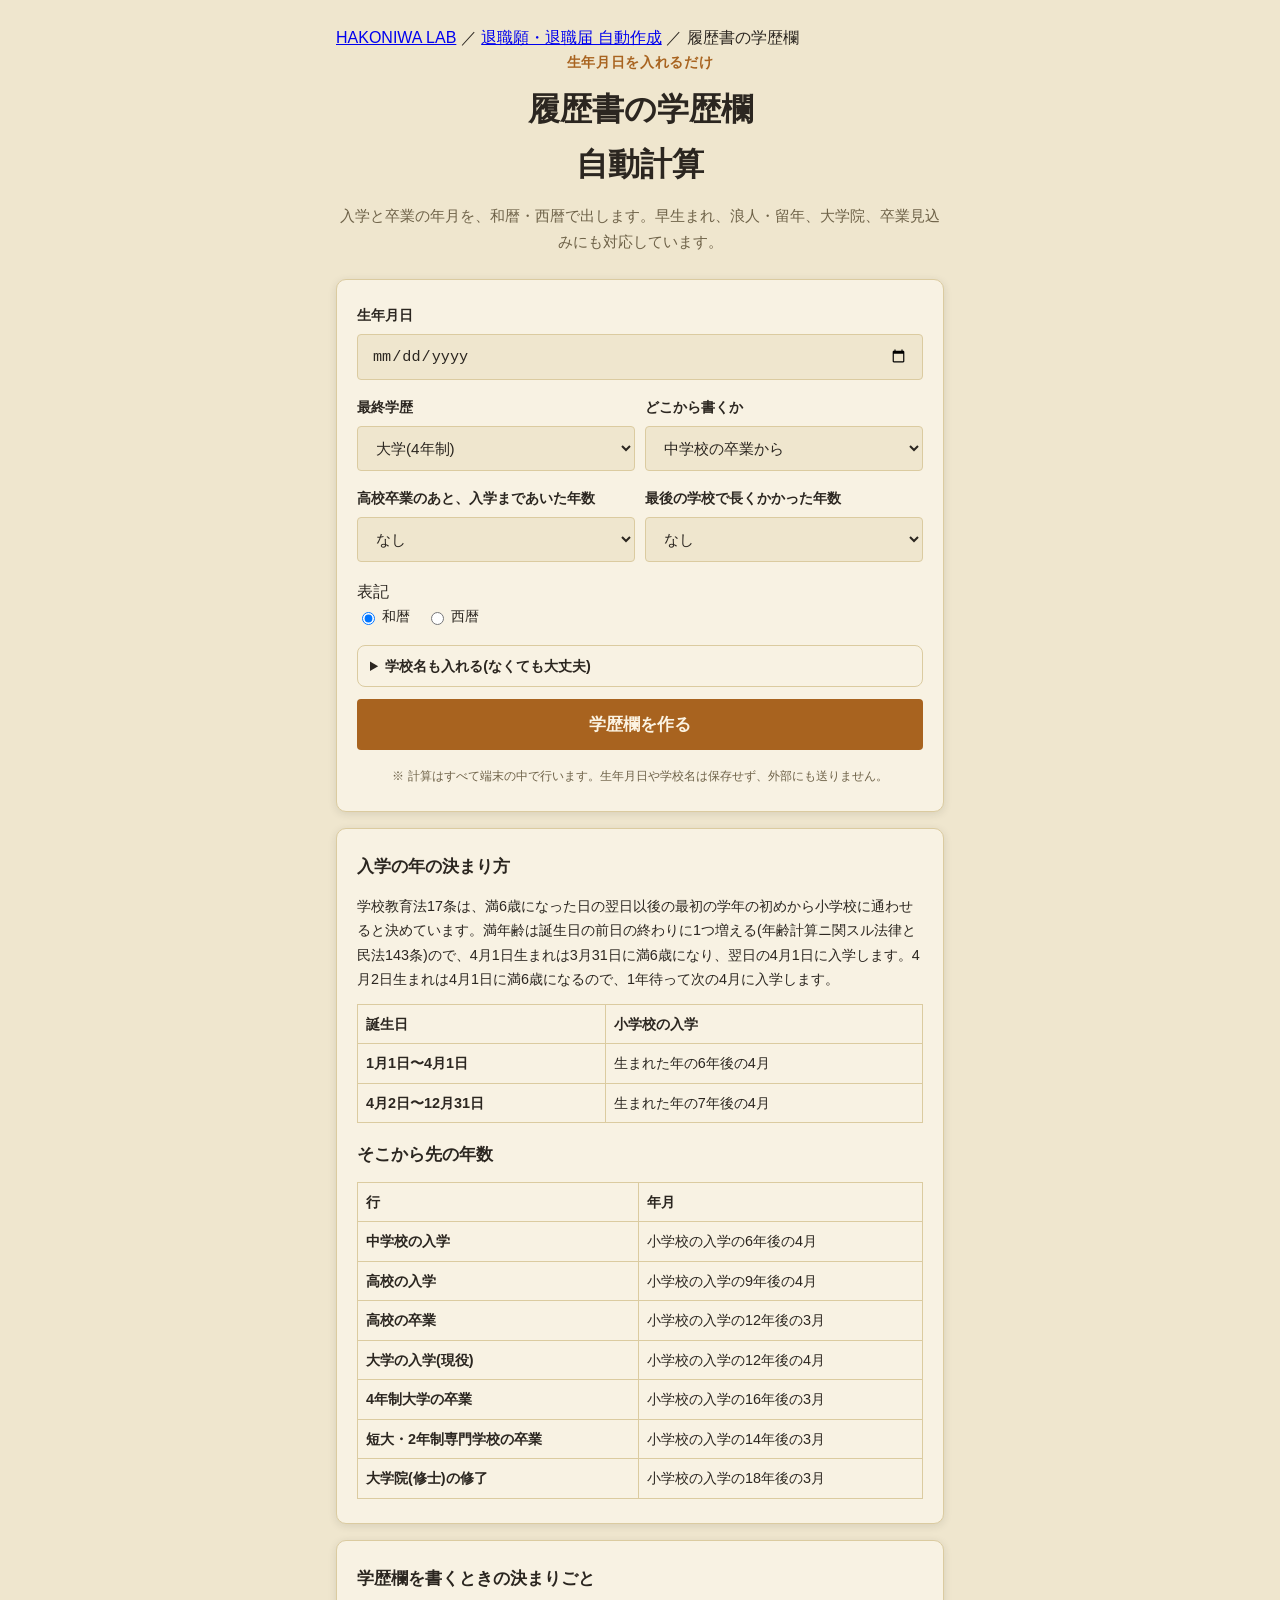
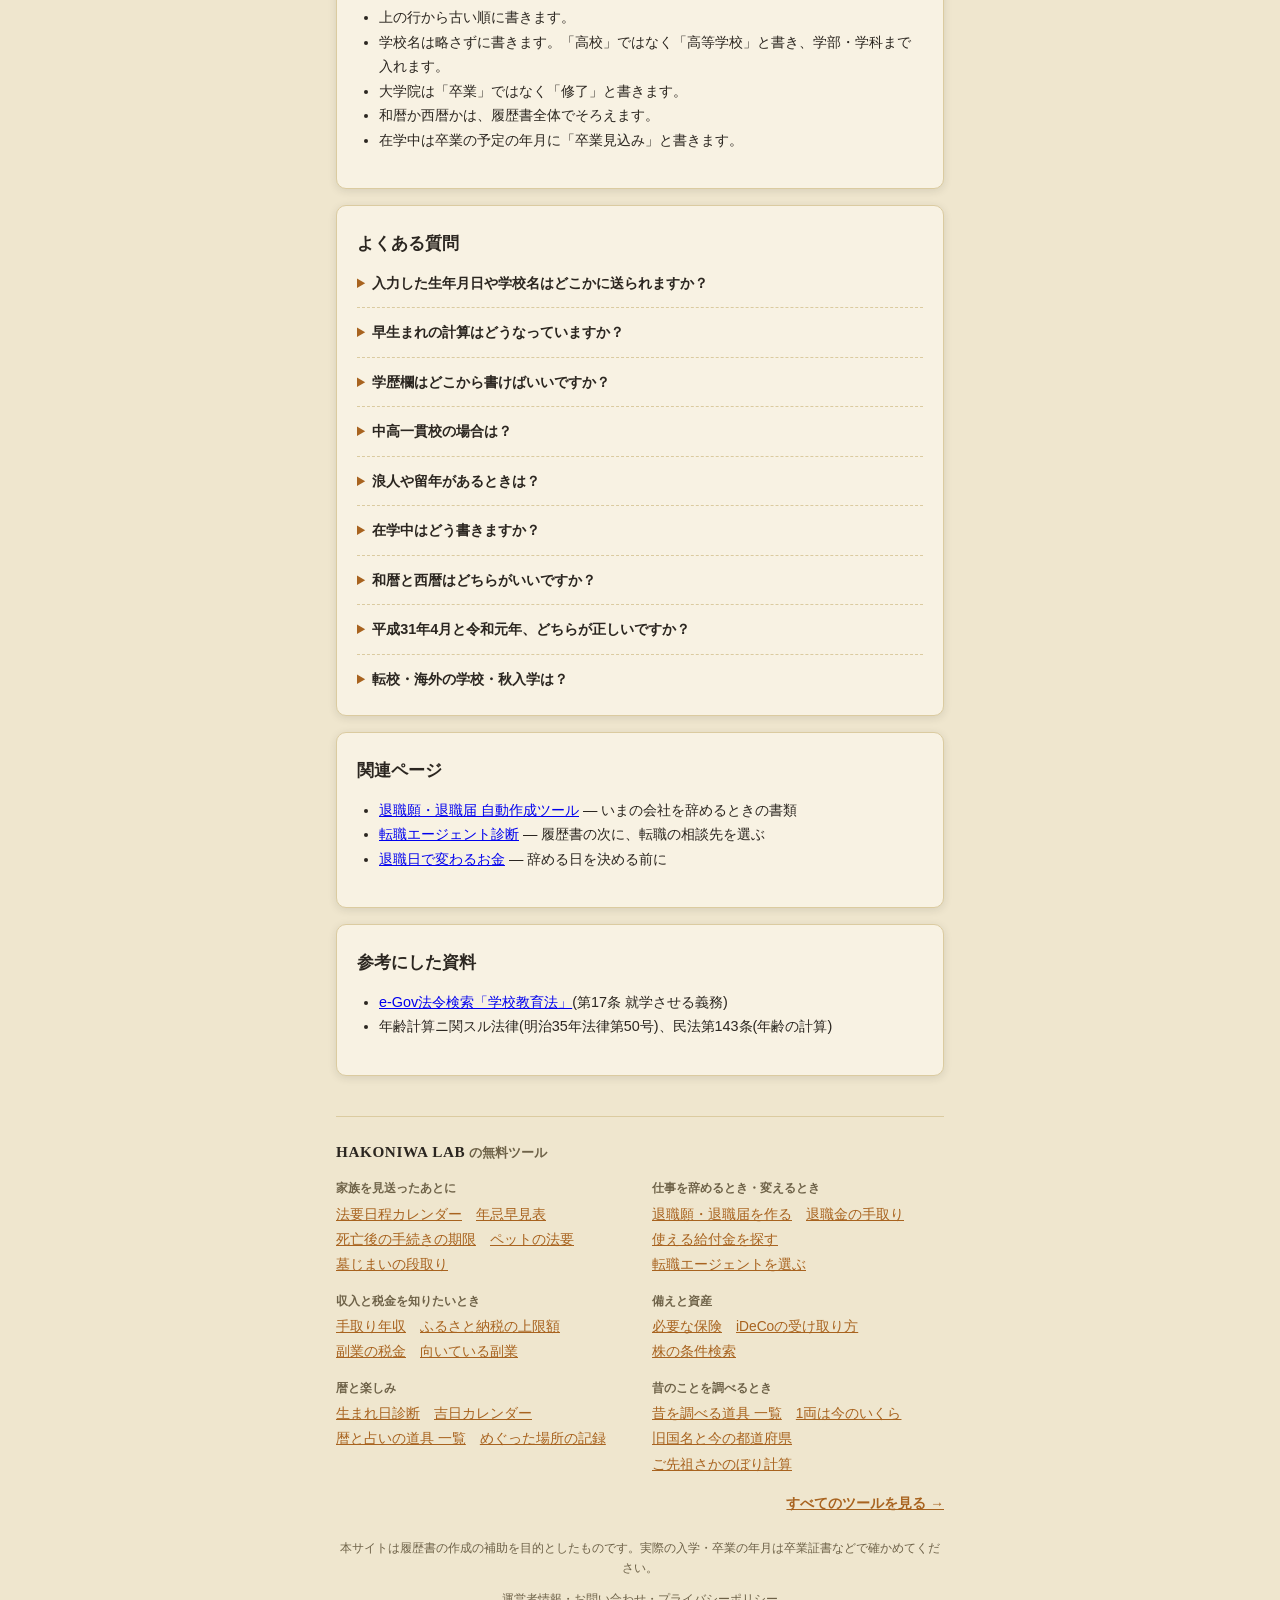
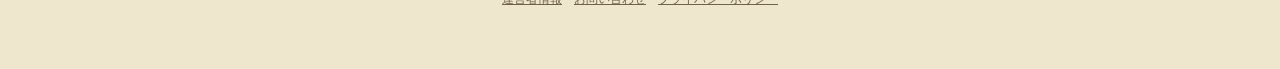
==== commit 3d5a3444: "全ページのツール一覧に「昔のことを調べるとき」（昔を調べる道具 一覧・1両・旧国名・ご先祖）と「墓じまいの段取り」を追加 site-nav/site-nav.html を更新して site_nav.p" ====
--- a/rirekisho-gakureki/index.html
+++ b/rirekisho-gakureki/index.html
@@ -180,6 +180,7 @@
           <li><a href="../../houyou-calendar/hayami/">年忌早見表</a></li>
           <li><a href="../../houyou-calendar/tetsuzuki/">死亡後の手続きの期限</a></li>
           <li><a href="../../houyou-calendar/pet/">ペットの法要</a></li>
+          <li><a href="../../houyou-calendar/hakajimai/">墓じまいの段取り</a></li>
         </ul>
       </div>
       <div>
@@ -217,6 +218,15 @@
           <li><a href="../../meguri-log/">めぐった場所の記録</a></li>
         </ul>
       </div>
+      <div>
+        <p class="site-nav__label">昔のことを調べるとき</p>
+        <ul class="site-nav__links">
+          <li><a href="../../mukashi/">昔を調べる道具 一覧</a></li>
+          <li><a href="../../mukashi/ryou/">1両は今のいくら</a></li>
+          <li><a href="../../mukashi/kokumei/">旧国名と今の都道府県</a></li>
+          <li><a href="../../mukashi/senzo/">ご先祖さかのぼり計算</a></li>
+        </ul>
+      </div>
     </div>
     <p class="site-nav__all"><a href="../../">すべてのツールを見る →</a></p>
   </nav>
